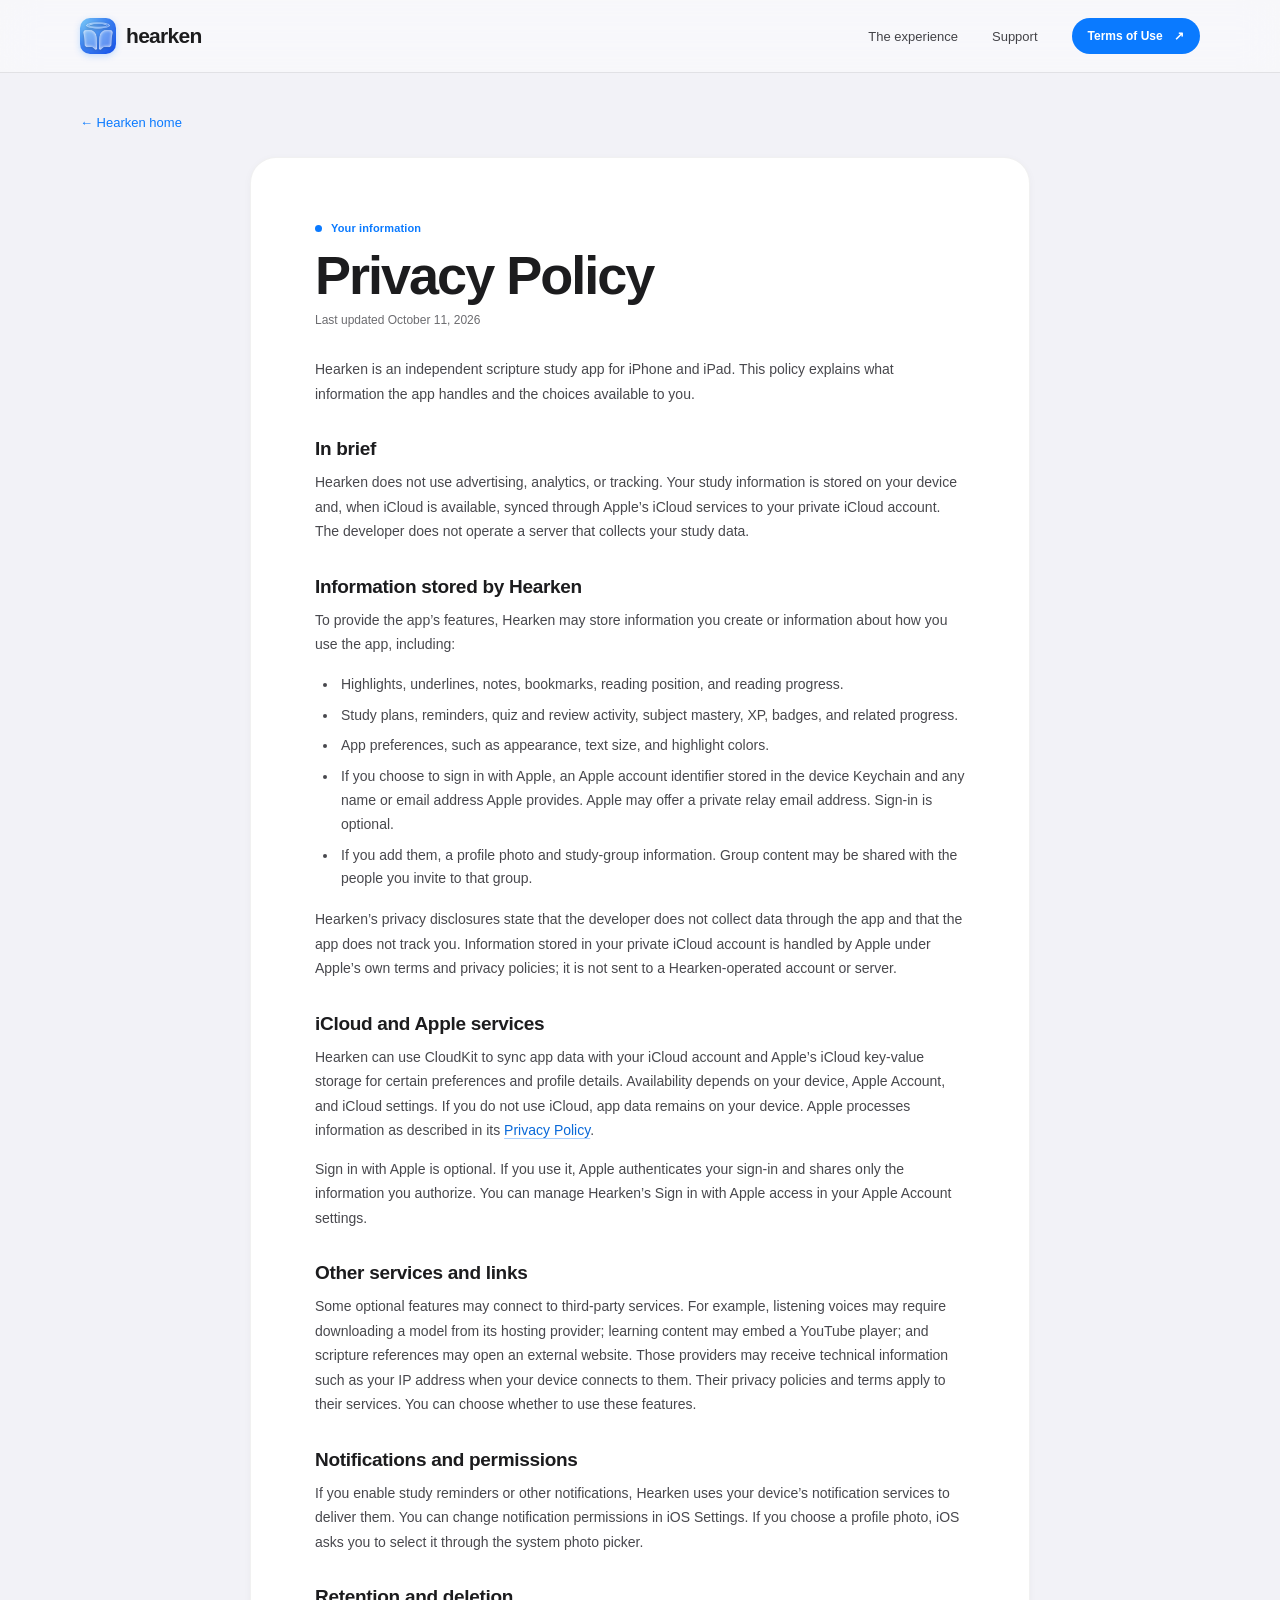
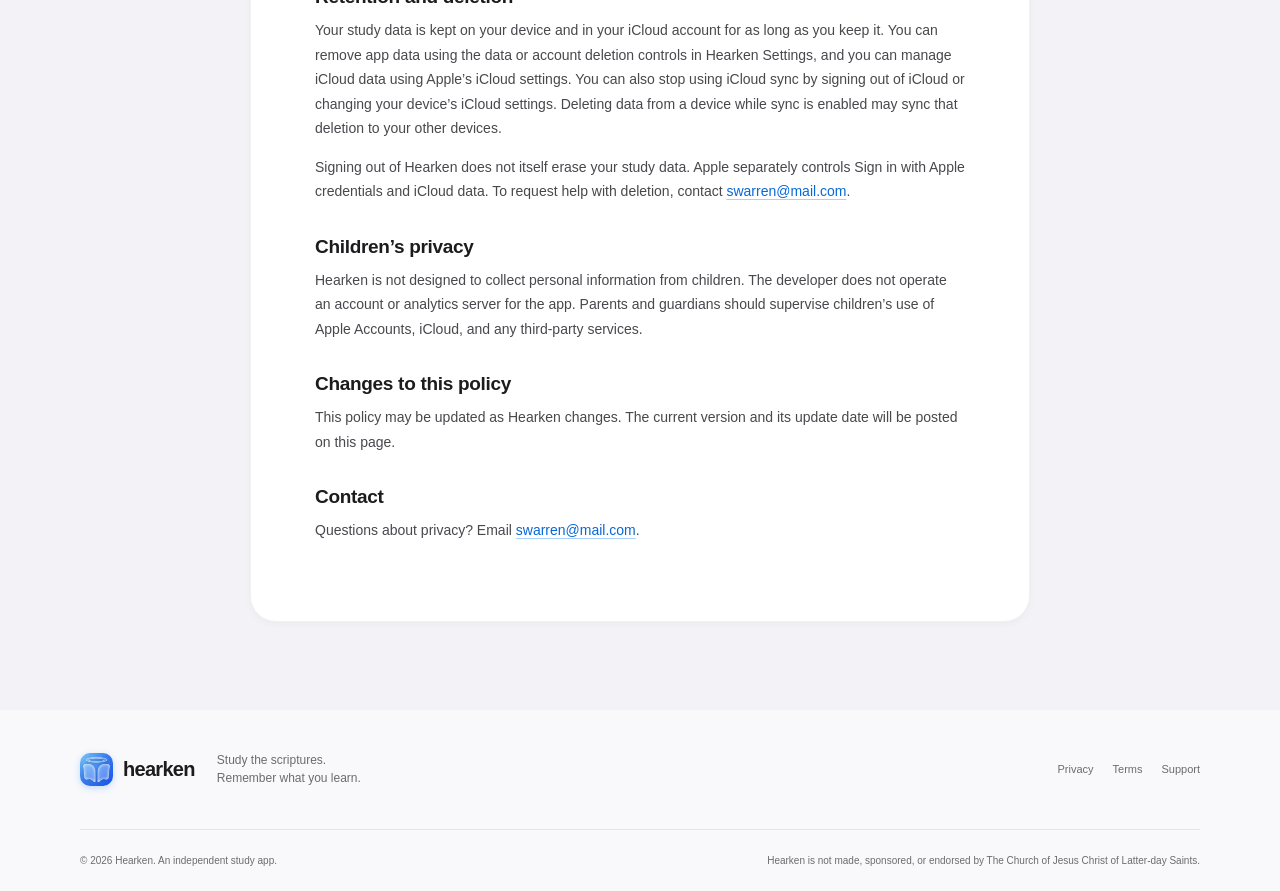
==== website/privacy.html @ e61f4883 "Add support and terms of use pages for Hearken app - Created support.html to provide users with assi" ====
<!doctype html>
<html lang="en">
  <head>
    <meta charset="utf-8">
    <meta name="viewport" content="width=device-width, initial-scale=1">
    <meta name="theme-color" content="#f2f2f7">
    <meta name="description" content="Learn what information Hearken stores, how iCloud sync works, and what choices you have.">
    <title>Privacy Policy — Hearken</title>
    <link rel="icon" href="assets/hearken-app-icon.png" type="image/png">
    <link rel="apple-touch-icon" href="assets/hearken-app-icon.png">
    <link rel="stylesheet" href="styles.css">
    <script src="script.js" defer></script>
  </head>
  <body>
    <a class="skip-link" href="#main">Skip to content</a>
    <header class="site-header">
      <nav class="nav shell" aria-label="Main navigation">
        <a class="wordmark" href="index.html" aria-label="Hearken home"><img class="brand-icon" src="assets/hearken-app-icon.png" alt=""><span>hearken</span></a>
        <button class="menu-toggle" type="button" aria-expanded="false" aria-controls="nav-links"><span class="menu-toggle-label">Menu</span><span class="menu-icon" aria-hidden="true"><i></i><i></i></span></button>
        <div class="nav-links" id="nav-links">
          <a href="index.html#experience">The experience</a>
          <a href="support.html">Support</a>
          <a class="nav-cta" href="terms.html">Terms of Use <span aria-hidden="true">↗</span></a>
        </div>
      </nav>
    </header>
    <main id="main" class="legal-main shell">
      <a class="back-link" href="index.html">← Hearken home</a>
      <article class="legal-document">
        <p class="eyebrow"><span class="eyebrow-dot"></span> Your information</p>
        <h1>Privacy Policy</h1>
        <p class="legal-updated">Last updated October 11, 2026</p>
        <p>Hearken is an independent scripture study app for iPhone and iPad. This policy explains what information the app handles and the choices available to you.</p>

        <h2>In brief</h2>
        <p>Hearken does not use advertising, analytics, or tracking. Your study information is stored on your device and, when iCloud is available, synced through Apple’s iCloud services to your private iCloud account. The developer does not operate a server that collects your study data.</p>

        <h2>Information stored by Hearken</h2>
        <p>To provide the app’s features, Hearken may store information you create or information about how you use the app, including:</p>
        <ul>
          <li>Highlights, underlines, notes, bookmarks, reading position, and reading progress.</li>
          <li>Study plans, reminders, quiz and review activity, subject mastery, XP, badges, and related progress.</li>
          <li>App preferences, such as appearance, text size, and highlight colors.</li>
          <li>If you choose to sign in with Apple, an Apple account identifier stored in the device Keychain and any name or email address Apple provides. Apple may offer a private relay email address. Sign-in is optional.</li>
          <li>If you add them, a profile photo and study-group information. Group content may be shared with the people you invite to that group.</li>
        </ul>
        <p>Hearken’s privacy disclosures state that the developer does not collect data through the app and that the app does not track you. Information stored in your private iCloud account is handled by Apple under Apple’s own terms and privacy policies; it is not sent to a Hearken-operated account or server.</p>

        <h2>iCloud and Apple services</h2>
        <p>Hearken can use CloudKit to sync app data with your iCloud account and Apple’s iCloud key-value storage for certain preferences and profile details. Availability depends on your device, Apple Account, and iCloud settings. If you do not use iCloud, app data remains on your device. Apple processes information as described in its <a href="https://www.apple.com/legal/privacy/">Privacy Policy</a>.</p>
        <p>Sign in with Apple is optional. If you use it, Apple authenticates your sign-in and shares only the information you authorize. You can manage Hearken’s Sign in with Apple access in your Apple Account settings.</p>

        <h2>Other services and links</h2>
        <p>Some optional features may connect to third-party services. For example, listening voices may require downloading a model from its hosting provider; learning content may embed a YouTube player; and scripture references may open an external website. Those providers may receive technical information such as your IP address when your device connects to them. Their privacy policies and terms apply to their services. You can choose whether to use these features.</p>

        <h2>Notifications and permissions</h2>
        <p>If you enable study reminders or other notifications, Hearken uses your device’s notification services to deliver them. You can change notification permissions in iOS Settings. If you choose a profile photo, iOS asks you to select it through the system photo picker.</p>

        <h2>Retention and deletion</h2>
        <p>Your study data is kept on your device and in your iCloud account for as long as you keep it. You can remove app data using the data or account deletion controls in Hearken Settings, and you can manage iCloud data using Apple’s iCloud settings. You can also stop using iCloud sync by signing out of iCloud or changing your device’s iCloud settings. Deleting data from a device while sync is enabled may sync that deletion to your other devices.</p>
        <p>Signing out of Hearken does not itself erase your study data. Apple separately controls Sign in with Apple credentials and iCloud data. To request help with deletion, contact <a href="mailto:swarren@mail.com">swarren@mail.com</a>.</p>

        <h2>Children’s privacy</h2>
        <p>Hearken is not designed to collect personal information from children. The developer does not operate an account or analytics server for the app. Parents and guardians should supervise children’s use of Apple Accounts, iCloud, and any third-party services.</p>

        <h2>Changes to this policy</h2>
        <p>This policy may be updated as Hearken changes. The current version and its update date will be posted on this page.</p>

        <h2>Contact</h2>
        <p>Questions about privacy? Email <a href="mailto:swarren@mail.com">swarren@mail.com</a>.</p>
      </article>
    </main>
    <footer class="site-footer">
      <div class="footer-main shell">
        <a class="wordmark footer-wordmark" href="index.html" aria-label="Hearken home"><img class="brand-icon" src="assets/hearken-app-icon.png" alt=""><span>hearken</span></a>
        <p class="footer-tagline">Study the scriptures.<br>Remember what you learn.</p>
        <nav class="footer-links" aria-label="Legal and support"><a href="privacy.html" aria-current="page">Privacy</a><a href="terms.html">Terms</a><a href="support.html">Support</a></nav>
      </div>
      <div class="footer-bottom shell"><p>© <span id="year">2026</span> Hearken. An independent study app.</p><p class="disclaimer">Hearken is not made, sponsored, or endorsed by The Church of Jesus Christ of Latter-day Saints.</p></div>
    </footer>
  </body>
</html>
---- website/styles.css ----
:root {
  color-scheme: light;
  --blue: #0a7aff;
  --blue-dark: #0868d8;
  --blue-soft: #e8f2ff;
  --grouped: #f2f2f7;
  --card: #fff;
  --ink: #1c1c1e;
  --secondary: #6c6c70;
  --tertiary: #8e8e93;
  --separator: #e5e5ea;
  --font: -apple-system, BlinkMacSystemFont, "Segoe UI", sans-serif;
}

* { box-sizing: border-box; }
html { scroll-behavior: smooth; scroll-padding-top: 82px; }
body { margin: 0; background: var(--grouped); color: var(--ink); font-family: var(--font); -webkit-font-smoothing: antialiased; }
a { color: inherit; text-decoration: none; }
button { font: inherit; }
.shell { width: min(1120px, calc(100% - 64px)); margin-inline: auto; }
.skip-link { position: fixed; z-index: 10; top: 12px; left: 12px; padding: 12px 18px; transform: translateY(-160%); border-radius: 12px; background: var(--ink); color: white; }
.skip-link:focus { transform: translateY(0); }

.site-header { position: sticky; z-index: 5; top: 0; border-bottom: 1px solid rgba(60, 60, 67, .12); background: rgba(249, 249, 251, .86); backdrop-filter: saturate(180%) blur(18px); }
.nav { display: flex; height: 72px; align-items: center; justify-content: space-between; }
.wordmark { display: inline-flex; align-items: center; gap: 10px; color: var(--ink); font-size: 21px; font-weight: 650; letter-spacing: -.7px; }
.brand-icon { display: block; width: 36px; height: 36px; border-radius: 10px; box-shadow: 0 2px 7px rgba(10, 122, 255, .23); }
.nav-links { display: flex; align-items: center; gap: 34px; color: #424247; font-size: 13px; }
.nav-links > a:not(.nav-cta):hover, .footer-top:hover { color: var(--blue); }
.nav-cta { padding: 11px 16px; border-radius: 999px; background: var(--blue); color: #fff; font-size: 12px; font-weight: 600; transition: background .18s, transform .18s; }
.nav-cta:hover { transform: translateY(-1px); background: var(--blue-dark); }
.nav-cta span { padding-left: 8px; }
.menu-toggle { display: none; }

.hero { position: relative; display: grid; min-height: 640px; grid-template-columns: 1fr 1fr; align-items: center; gap: 28px; }
.hero-copy { position: relative; z-index: 1; padding: 40px 0 50px; }
.eyebrow { display: flex; align-items: center; gap: 9px; margin: 0 0 19px; color: var(--blue); font-size: 11px; font-weight: 650; letter-spacing: .15px; }
.eyebrow-dot { width: 7px; height: 7px; border-radius: 50%; background: var(--blue); }
h1, h2, h3, p { margin-top: 0; }
.hero h1 { max-width: 550px; margin-bottom: 19px; font-size: clamp(44px, 5.4vw, 66px); font-weight: 720; letter-spacing: -2.9px; line-height: 1.06; }
h1 em, h2 em { color: var(--blue); font-style: normal; }
.hero-description { max-width: 435px; margin-bottom: 27px; color: var(--secondary); font-size: 16px; line-height: 1.65; }
.hero-actions { display: flex; align-items: center; gap: 19px; }
.button { display: inline-flex; min-height: 48px; align-items: center; justify-content: center; gap: 15px; padding: 0 19px; border-radius: 999px; font-size: 13px; font-weight: 600; transition: transform .18s, background .18s; }
.button:hover { transform: translateY(-2px); }
.button-dark { background: var(--blue); color: #fff; box-shadow: 0 5px 14px rgba(10, 122, 255, .22); }
.button-dark:hover { background: var(--blue-dark); }
.button span { font-size: 16px; }
.availability { display: flex; align-items: center; gap: 7px; color: var(--secondary); font-size: 11px; }
.availability-dot { width: 7px; height: 7px; border-radius: 50%; background: #34c759; }
.hero-note { display: flex; align-items: center; gap: 10px; margin-top: 47px; }
.note-rule { width: 22px; height: 2px; border-radius: 2px; background: #aeb0b7; }
.hero-note p { margin: 0; color: var(--tertiary); font-size: 12px; }

.hero-art { position: relative; display: grid; min-height: 590px; place-items: center; overflow: hidden; }
.app-backdrop { position: absolute; width: min(100%, 540px); aspect-ratio: 1; border-radius: 50%; background: radial-gradient(circle, #deecff 0, #e8f1fe 49%, rgba(242, 242, 247, 0) 72%); }
.phone { position: relative; z-index: 1; width: 270px; height: 542px; padding: 8px; overflow: hidden; border: 1px solid rgba(28, 28, 30, .18); border-radius: 42px; background: #202124; box-shadow: 0 27px 70px rgba(24, 63, 112, .2), 0 8px 18px rgba(28, 28, 30, .11); transform: rotate(2deg); }
.phone::before { position: absolute; z-index: 2; top: 9px; left: 50%; width: 77px; height: 20px; border-radius: 15px; background: #202124; content: ""; transform: translateX(-50%); }
.phone-screen { position: relative; height: 100%; padding: 0 15px; overflow: hidden; border-radius: 34px; background: #f2f2f7; }
.phone-status { display: flex; height: 37px; align-items: center; justify-content: space-between; padding: 1px 6px 0; color: #111; font-size: 9px; font-weight: 700; }
.status-icons { display: flex; align-items: center; gap: 3px; }
.status-icons i { width: 9px; height: 7px; border: 1px solid #343438; border-radius: 2px; }
.status-icons i:first-child { height: 5px; border-radius: 8px 8px 0 0; }
.status-icons b { width: 13px; height: 7px; border: 1px solid #343438; border-radius: 2px; }
.app-topline { display: flex; align-items: center; justify-content: space-between; padding-top: 6px; }
.mini-brand { display: flex; align-items: center; gap: 6px; color: var(--ink); font-size: 13px; font-weight: 650; }
.mini-brand img { width: 21px; height: 21px; border-radius: 6px; }
.avatar { display: grid; width: 28px; height: 28px; place-items: center; border: 1px solid #dfe0e5; border-radius: 50%; background: white; color: #626268; font-size: 11px; font-weight: 600; }
.screen-title-row { display: flex; align-items: center; justify-content: space-between; margin: 22px 0 12px; }
.phone h2 { margin: 0; color: var(--ink); font-size: 25px; font-weight: 700; letter-spacing: -.55px; }
.streak { display: flex; align-items: center; gap: 4px; padding: 5px 8px; border: 1px solid #e2e2e7; border-radius: 999px; background: #fff; font-size: 10px; font-weight: 600; }
.streak span { font-size: 12px; }
.daily-card { padding: 16px; border-radius: 21px; background: linear-gradient(140deg, #3695ff, #0672f5 72%); color: #fff; box-shadow: 0 7px 16px rgba(10, 122, 255, .18); }
.daily-card-heading, .daily-footer { display: flex; align-items: center; justify-content: space-between; }
.daily-card-heading { color: rgba(255, 255, 255, .86); font-size: 7px; font-weight: 700; letter-spacing: .7px; }
.challenge-symbol { display: grid; width: 22px; height: 22px; place-items: center; border-radius: 50%; background: rgba(255, 255, 255, .19); font-size: 12px; }
.daily-card > p { margin: 12px 0 4px; font-size: 17px; font-weight: 700; letter-spacing: -.25px; }
.daily-reference { color: rgba(255, 255, 255, .88); font-size: 8px; }
.daily-footer { gap: 10px; margin-top: 15px; color: rgba(255, 255, 255, .84); font-size: 7px; }
.daily-footer span:last-child { display: grid; min-width: 52px; height: 28px; place-items: center; border-radius: 999px; background: #fff; color: var(--blue); font-size: 8px; font-weight: 700; }
.phone-section-head { display: flex; align-items: center; justify-content: space-between; margin: 19px 1px 9px; color: #212125; font-size: 10px; font-weight: 650; }
.phone-section-head span:last-child { color: var(--blue); font-size: 8px; font-weight: 500; }
.reading-card, .subject-card { display: flex; min-height: 61px; align-items: center; gap: 9px; padding: 8px; border-radius: 15px; background: #fff; box-shadow: 0 1px 3px rgba(28, 28, 30, .035); }
.book-glyph, .subject-glyph { display: grid; width: 37px; height: 40px; flex: 0 0 auto; place-items: center; border-radius: 11px; background: rgba(10, 122, 255, .12); color: var(--blue); font-size: 19px; }
.reading-card div, .subject-card > span:nth-child(2) { display: grid; gap: 4px; }
.reading-card strong, .subject-card strong { color: #242428; font-size: 9px; font-weight: 600; }
.reading-card small, .subject-card small { color: var(--secondary); font-size: 7px; }
.reading-arrow { margin-left: auto; color: #a1a1a6; font-size: 14px; }
.subject-card { min-height: 52px; gap: 8px; padding: 7px; }
.subject-glyph { width: 32px; height: 34px; border-radius: 10px; font-size: 17px; }
.subject-progress { width: 30px; height: 30px; margin-left: auto; border: 3px solid #e5e5ea; border-top-color: var(--blue); border-right-color: var(--blue); border-radius: 50%; transform: rotate(22deg); }
.subject-progress i { display: none; }
.phone-tabbar { position: absolute; right: 0; bottom: 0; left: 0; display: flex; height: 49px; align-items: center; justify-content: space-around; border-top: 1px solid #e2e2e7; background: rgba(250, 250, 252, .96); }
.phone-tabbar > span { display: grid; justify-items: center; gap: 1px; color: #85858b; font-size: 6px; }
.phone-tabbar i { font-size: 14px; font-style: normal; }
.phone-tabbar .tab-active { color: var(--blue); }
.floating-label { position: absolute; z-index: 2; display: flex; align-items: center; gap: 8px; padding: 10px 13px; border: 1px solid rgba(60, 60, 67, .1); border-radius: 14px; background: rgba(255, 255, 255, .93); box-shadow: 0 8px 25px rgba(36, 57, 84, .1); color: #424247; font-size: 10px; }
.label-top { top: 115px; right: -4px; }
.label-bottom { bottom: 96px; left: -2px; }
.label-icon { color: var(--blue); font-size: 15px; }
.label-check { display: grid; width: 17px; height: 17px; place-items: center; border-radius: 50%; background: #e7f6eb; color: #248a40; font-size: 10px; }

.beliefs { border-block: 1px solid var(--separator); background: rgba(255, 255, 255, .68); }
.beliefs-inner { display: flex; min-height: 86px; align-items: center; justify-content: space-between; padding-inline: 5%; }
.beliefs p { margin: 0; color: #444449; font-size: 13px; font-weight: 550; }
.belief-divider { width: 4px; height: 4px; border-radius: 50%; background: #b6b6bc; }

.section { padding-block: 105px 110px; }
.experience { display: grid; grid-template-columns: .72fr 1.28fr; gap: 68px; align-items: start; }
.section-intro { padding-top: 9px; }
.section-intro .eyebrow, .quiet-copy .eyebrow { margin-bottom: 17px; }
.section h2, .path-section h2, .closing h2 { margin-bottom: 17px; font-size: clamp(38px, 4.7vw, 54px); font-weight: 700; letter-spacing: -1.9px; line-height: 1.12; }
.section-description, .quiet-copy > p:not(.eyebrow) { max-width: 330px; margin-bottom: 23px; color: var(--secondary); font-size: 14px; line-height: 1.7; }
.text-link { display: inline-flex; align-items: center; gap: 11px; color: var(--blue); font-size: 13px; font-weight: 600; }
.text-link:hover { color: var(--blue-dark); }
.feature-grid { display: grid; grid-template-columns: repeat(2, minmax(0, 1fr)); gap: 14px; }
.feature-card { position: relative; min-height: 306px; padding: 22px 20px; overflow: hidden; border: 1px solid rgba(60, 60, 67, .06); border-radius: 22px; background: var(--card); box-shadow: 0 2px 8px rgba(28, 28, 30, .035); }
.feature-card:first-child { grid-column: 1 / -1; min-height: 260px; }
.feature-icon { display: grid; width: 40px; height: 40px; margin-bottom: 18px; place-items: center; border-radius: 12px; }
.feature-icon svg { width: 22px; stroke: currentColor; stroke-linecap: round; stroke-linejoin: round; stroke-width: 1.6; }
.icon-olive, .icon-sage, .icon-lilac { background: rgba(10, 122, 255, .12); color: var(--blue); }
.feature-kicker { margin-bottom: 7px; color: var(--secondary); font-size: 9px; font-weight: 650; letter-spacing: .5px; }
.feature-card h3 { margin-bottom: 8px; color: var(--ink); font-size: 20px; font-weight: 650; letter-spacing: -.35px; line-height: 1.2; }
.feature-card > p:last-of-type { max-width: 250px; margin-bottom: 0; color: var(--secondary); font-size: 11px; line-height: 1.55; }
.feature-reader .feature-icon { position: absolute; top: 21px; left: 20px; }
.feature-reader .feature-kicker, .feature-reader h3, .feature-reader > p:last-of-type { max-width: 47%; margin-left: 50%; }
.feature-reader .feature-kicker { margin-top: 5px; }
.feature-reader h3 { font-size: 23px; }
.feature-reader > p:last-of-type { margin-top: 8px; }
.reader-preview { position: absolute; right: 6%; bottom: -33px; display: grid; width: 41%; height: 169px; padding: 18px; transform: rotate(-3deg); border: 1px solid #e5e5ea; border-radius: 17px 17px 0 0; background: #fff; box-shadow: 0 4px 18px rgba(28, 28, 30, .08); }
.reader-preview > span { color: var(--secondary); font-size: 7px; font-weight: 650; letter-spacing: .4px; }
.reader-preview p { margin: 10px 0; color: #303035; font-family: Georgia, serif; font-size: 13px; line-height: 1.65; }
.reader-preview i { width: 64%; height: 5px; border-radius: 5px; background: #dcecff; }
.week-preview { display: flex; align-items: center; justify-content: space-between; margin-top: 25px; color: var(--secondary); font-size: 8px; }
.week-preview > span { position: relative; display: grid; width: 23px; height: 23px; place-items: center; border-radius: 50%; background: #f2f2f7; }
.week-preview .today { background: var(--blue); color: #fff; }
.week-preview i { position: absolute; right: -2px; bottom: -4px; color: #34a853; font-size: 9px; font-style: normal; }
.learning-preview { display: grid; gap: 8px; margin-top: 20px; padding: 11px; border: 1px solid #e5e5ea; border-radius: 14px; background: #fafafd; }
.learning-preview > span { color: var(--secondary); font-size: 6px; font-weight: 700; letter-spacing: .5px; }
.learning-preview b { color: #343439; font-size: 9px; font-weight: 500; line-height: 1.45; }
.learning-preview div { display: flex; gap: 4px; }
.learning-preview i { width: 15px; height: 3px; border-radius: 3px; background: var(--blue); }
.learning-preview i:nth-child(2) { background: #8fc2ff; }
.learning-preview i:nth-child(3) { background: #d5e8ff; }

.path-section { overflow: hidden; background: #e8f2ff; color: var(--ink); }
.path-inner { display: grid; min-height: 545px; grid-template-columns: 1fr 1fr; align-items: center; gap: 65px; padding-block: 90px; }
.eyebrow-light { color: var(--blue-dark); }
.path-section h2 { margin-bottom: 18px; font-size: clamp(41px, 4.8vw, 55px); }
.path-copy > p:not(.eyebrow) { max-width: 390px; margin-bottom: 25px; color: #55555b; font-size: 14px; line-height: 1.7; }
.button-light { background: #fff; color: var(--blue); box-shadow: 0 2px 7px rgba(10, 65, 125, .1); }
.button-light:hover { background: #f7faff; }
.path-visual { position: relative; display: flex; min-height: 375px; flex-direction: column; justify-content: center; gap: 12px; padding: 12px 0 22px 28px; }
.path-decoration { position: absolute; top: 30px; bottom: 26px; left: 0; width: 2px; background: #a8cffb; }
.path-decoration::before, .path-decoration::after { position: absolute; left: -4px; width: 10px; height: 10px; border: 2px solid var(--blue); border-radius: 50%; background: #e8f2ff; content: ""; }
.path-decoration::before { top: 0; }
.path-decoration::after { bottom: 0; }
.path-label { position: relative; display: flex; min-height: 65px; align-items: center; gap: 13px; padding: 11px 13px; border: 1px solid rgba(60, 60, 67, .07); border-radius: 17px; background: rgba(255, 255, 255, .86); box-shadow: 0 2px 7px rgba(28, 28, 30, .04); }
.path-number { color: var(--blue); font-size: 14px; font-weight: 650; }
.path-label > span:nth-child(2) { display: grid; gap: 4px; }
.path-label b { color: #252529; font-size: 12px; font-weight: 600; }
.path-label small { color: var(--secondary); font-size: 9px; }
.path-check { margin-left: auto; color: #34a853; font-size: 13px; }
.path-current { margin-left: auto; color: var(--blue); font-size: 7px; font-weight: 700; letter-spacing: .4px; }
.path-lock { margin-left: auto; color: #9a9aa0; font-size: 12px; }
.path-label-three { border-color: rgba(10, 122, 255, .45); }
.path-caption { position: absolute; bottom: -1px; left: 28px; margin: 0; color: var(--secondary); font-size: 11px; }
.path-caption span { padding-right: 5px; color: var(--blue); }

.quiet-section { display: grid; grid-template-columns: 1fr 1fr; align-items: center; gap: 85px; padding-block: 100px; }
.quiet-art { position: relative; display: grid; min-height: 340px; place-items: center; overflow: hidden; border: 1px solid rgba(60, 60, 67, .06); border-radius: 24px; background: #e8f2ff; }
.quiet-ring { position: absolute; border: 1px solid rgba(10, 122, 255, .18); border-radius: 50%; }
.quiet-ring-one { width: 275px; height: 275px; }
.quiet-ring-two { width: 205px; height: 205px; }
.quiet-mark { position: relative; display: grid; width: 115px; height: 130px; place-items: center; }
.quiet-mark svg { width: 90px; height: 108px; stroke: var(--blue); stroke-linecap: round; stroke-linejoin: round; stroke-width: 1.5; }
.quiet-word { position: absolute; color: #5c6c80; font-size: 10px; }
.quiet-word-one { top: 76px; left: 64px; }
.quiet-word-two { top: 96px; right: 53px; }
.quiet-word-three { bottom: 62px; left: 50%; transform: translateX(-50%); }
.quiet-copy { padding: 9px 0; }
.quiet-copy > p:not(.eyebrow) { max-width: 410px; }
.quiet-points { display: grid; gap: 12px; margin-top: 24px; color: #444449; font-size: 13px; }
.quiet-points span { display: flex; align-items: center; gap: 9px; }
.quiet-points i { display: grid; width: 17px; height: 17px; place-items: center; border-radius: 50%; background: #e6f5e9; color: #248a40; font-size: 10px; font-style: normal; }

.closing { position: relative; overflow: hidden; background: linear-gradient(120deg, #1685ff, #0867df); color: #fff; text-align: center; }
.closing-inner { position: relative; display: grid; min-height: 385px; justify-items: center; align-content: center; padding-block: 70px; }
.closing .eyebrow { justify-content: center; margin-bottom: 17px; color: rgba(255, 255, 255, .86); }
.closing .eyebrow-dot { background: #fff; }
.closing h2 { margin-bottom: 14px; font-size: clamp(43px, 5.5vw, 62px); }
.closing h2 em { color: #d8eaff; }
.closing-inner > p:not(.eyebrow) { margin-bottom: 21px; color: rgba(255, 255, 255, .9); font-size: 14px; }
.closing .button-light { background: #fff; color: var(--blue-dark); }

.site-footer { background: #f9f9fb; }
.legal-main { padding-top: 40px; padding-bottom: 88px; }
.back-link { display: inline-block; margin-bottom: 27px; color: var(--blue); font-size: 13px; font-weight: 500; }
.back-link:hover { color: var(--blue-dark); }
.legal-document { max-width: 780px; margin-inline: auto; padding: clamp(27px, 6vw, 64px); border: 1px solid rgba(60, 60, 67, .07); border-radius: 26px; background: var(--card); box-shadow: 0 2px 9px rgba(28, 28, 30, .035); }
.legal-document > .eyebrow { margin-bottom: 12px; }
.legal-document > h1 { margin-bottom: 8px; font-size: clamp(38px, 6vw, 54px); font-weight: 700; letter-spacing: -2px; line-height: 1.1; }
.legal-updated { margin-bottom: 30px; color: var(--secondary); font-size: 12px; }
.legal-document > p:not(.eyebrow, .legal-updated, .support-note) { color: #48484d; font-size: 14px; line-height: 1.75; }
.legal-document > h2 { margin: 32px 0 10px; color: var(--ink); font-size: 19px; font-weight: 650; letter-spacing: -.3px; }
.legal-document > h3 { margin: 24px 0 7px; color: #252529; font-size: 15px; font-weight: 650; }
.legal-document li { margin: 7px 0; padding-left: 3px; color: #48484d; font-size: 14px; line-height: 1.7; }
.legal-document ul { padding-left: 23px; }
.legal-document a:not(.back-link) { color: var(--blue-dark); text-decoration: underline; text-decoration-color: rgba(10, 122, 255, .35); text-underline-offset: 3px; }
.legal-document a:hover { text-decoration-color: currentColor; }
.support-card { display: flex; gap: 16px; margin: 29px 0 34px; padding: 21px; border: 1px solid rgba(10, 122, 255, .13); border-radius: 20px; background: #f3f8ff; }
.support-icon { display: grid; width: 42px; height: 42px; flex: 0 0 auto; place-items: center; border-radius: 13px; background: rgba(10, 122, 255, .13); color: var(--blue); font-size: 19px; }
.support-card h2 { margin: 0 0 8px; font-size: 17px; font-weight: 650; }
.support-card p { margin: 0; color: #48484d; font-size: 13px; line-height: 1.7; }
.legal-document > .support-note { margin-top: 32px; padding-top: 18px; border-top: 1px solid var(--separator); color: var(--secondary); font-size: 12px; line-height: 1.65; }
.footer-main { display: flex; min-height: 120px; align-items: center; border-bottom: 1px solid var(--separator); }
.footer-wordmark { font-size: 20px; }
.footer-wordmark .brand-icon { width: 33px; height: 33px; }
.footer-tagline { margin: 0 0 0 22px; color: var(--secondary); font-size: 12px; line-height: 1.55; }
.footer-links { display: flex; align-items: center; gap: 19px; margin-left: auto; color: var(--secondary); font-size: 11px; }
.footer-links a:hover { color: var(--blue); }
.footer-top { margin-left: auto; color: var(--blue); font-size: 12px; }
.footer-bottom { display: flex; min-height: 61px; align-items: center; justify-content: space-between; gap: 22px; color: var(--secondary); font-size: 10px; }
.footer-bottom p { margin: 0; }
.disclaimer { text-align: right; }

@media (max-width: 900px) {
  .shell { width: min(100% - 48px, 720px); }
  .hero { min-height: 590px; grid-template-columns: 1.05fr .95fr; gap: 0; }
  .hero h1 { font-size: clamp(43px, 7vw, 58px); }
  .hero-art { min-height: 540px; }
  .phone { transform: scale(.9) rotate(2deg); }
  .floating-label { font-size: 9px; }
  .experience { grid-template-columns: 1fr; gap: 38px; }
  .section-intro { max-width: 580px; }
  .section-description { max-width: 450px; }
  .feature-card { min-height: 280px; }
  .feature-card:first-child { min-height: 255px; }
  .path-inner { gap: 34px; }
  .quiet-section { gap: 42px; }
}

@media (max-width: 640px) {
  html { scroll-padding-top: 68px; }
  .shell { width: calc(100% - 40px); }
  .nav { height: 64px; }
  .wordmark { gap: 8px; font-size: 20px; }
  .brand-icon { width: 33px; height: 33px; border-radius: 9px; }
  .menu-toggle { display: flex; align-items: center; gap: 9px; padding: 9px 0 9px 9px; border: 0; background: transparent; color: #424247; font-size: 12px; }
  .menu-icon { display: grid; gap: 4px; }
  .menu-icon i { display: block; width: 17px; height: 1.5px; border-radius: 1px; background: #444449; transition: transform .2s; }
  .menu-toggle[aria-expanded="true"] .menu-icon i:first-child { transform: translateY(2.75px) rotate(45deg); }
  .menu-toggle[aria-expanded="true"] .menu-icon i:last-child { transform: translateY(-2.75px) rotate(-45deg); }
  .nav-links { position: absolute; top: 63px; right: 0; left: 0; display: none; align-items: stretch; gap: 0; padding: 7px 20px 16px; border-bottom: 1px solid var(--separator); background: #f9f9fb; }
  .nav-links.is-open { display: grid; }
  .nav-links > a:not(.nav-cta) { padding: 14px 0; border-bottom: 1px solid var(--separator); }
  .nav-cta { margin-top: 13px; text-align: center; }
  .hero { display: flex; min-height: auto; flex-direction: column; align-items: stretch; padding-top: 50px; }
  .hero-copy { padding: 0; }
  .eyebrow { margin-bottom: 15px; font-size: 10px; }
  .hero h1 { margin-bottom: 16px; font-size: clamp(39px, 10.5vw, 53px); letter-spacing: -2px; }
  .hero-description { max-width: 390px; margin-bottom: 21px; font-size: 14px; }
  .hero-actions { flex-wrap: wrap; gap: 14px; }
  .button { min-height: 46px; }
  .availability { font-size: 10px; }
  .hero-note { margin-top: 25px; }
  .hero-art { min-height: 485px; margin: 9px -14px 0; }
  .phone { transform: scale(.84) rotate(2deg); }
  .floating-label { padding: 9px 11px; font-size: 8px; }
  .label-top { top: 75px; right: 1px; }
  .label-bottom { bottom: 50px; left: 0; }
  .beliefs-inner { min-height: 100px; flex-wrap: wrap; justify-content: center; gap: 12px 14px; padding-block: 19px; }
  .beliefs p { font-size: 11px; }
  .belief-divider { width: 3px; height: 3px; }
  .section { padding-block: 72px; }
  .legal-main { padding-top: 25px; padding-bottom: 58px; }
  .back-link { margin-bottom: 18px; }
  .legal-document { padding: 24px 20px; border-radius: 21px; }
  .legal-document > p:not(.eyebrow, .legal-updated, .support-note), .legal-document li { font-size: 13px; }
  .legal-document > h2 { margin-top: 27px; font-size: 18px; }
  .support-card { gap: 12px; padding: 16px; }
  .experience { gap: 30px; }
  .section h2, .path-section h2 { font-size: 42px; letter-spacing: -1.5px; }
  .section-description { font-size: 13px; }
  .feature-grid { gap: 10px; }
  .feature-card { min-height: 298px; padding: 17px 14px; border-radius: 19px; }
  .feature-card:first-child { min-height: 276px; }
  .feature-icon { width: 35px; height: 35px; margin-bottom: 16px; border-radius: 11px; }
  .feature-card h3 { font-size: 17px; }
  .feature-card > p:last-of-type { font-size: 9px; }
  .feature-reader .feature-icon { top: 16px; left: 14px; }
  .feature-reader .feature-kicker, .feature-reader h3, .feature-reader > p:last-of-type { margin-left: 47%; }
  .feature-reader .feature-kicker { max-width: 53%; font-size: 7px; }
  .feature-reader h3 { max-width: 53%; font-size: 19px; }
  .feature-reader > p:last-of-type { max-width: 53%; font-size: 9px; }
  .reader-preview { right: 4%; width: 51%; height: 149px; padding: 14px; }
  .reader-preview p { font-size: 10px; }
  .week-preview { flex-wrap: wrap; gap: 4px; margin-top: 18px; }
  .week-preview > span { width: 19px; height: 19px; }
  .learning-preview { gap: 6px; margin-top: 17px; padding: 8px; }
  .path-inner { grid-template-columns: 1fr; gap: 30px; padding-block: 67px 57px; }
  .path-section h2 { font-size: 43px; }
  .path-copy > p:not(.eyebrow) { font-size: 13px; }
  .path-visual { min-height: 345px; gap: 10px; padding-left: 23px; }
  .path-label { min-height: 61px; gap: 10px; padding: 8px 9px; border-radius: 15px; }
  .path-number { font-size: 13px; }
  .path-label b { font-size: 11px; }
  .path-label small { font-size: 8px; }
  .path-current { font-size: 6px; }
  .path-caption { left: 23px; }
  .quiet-section { grid-template-columns: 1fr; gap: 30px; padding-block: 70px; }
  .quiet-art { min-height: 280px; }
  .quiet-ring-one { width: 238px; height: 238px; }
  .quiet-ring-two { width: 178px; height: 178px; }
  .quiet-word-one { left: calc(50% - 112px); }
  .quiet-word-two { right: calc(50% - 120px); }
  .closing-inner { min-height: 340px; padding-block: 60px; }
  .closing h2 { font-size: clamp(39px, 10vw, 51px); letter-spacing: -1.9px; }
  .closing-inner > p:not(.eyebrow) { font-size: 13px; }
  .footer-main { min-height: 106px; }
  .footer-wordmark { font-size: 19px; }
  .footer-tagline { margin-left: 13px; font-size: 10px; }
  .footer-links { gap: 12px; margin-left: auto; font-size: 10px; }
  .footer-top { display: none; }
  .footer-bottom { min-height: 76px; align-items: flex-start; flex-direction: column; justify-content: center; gap: 7px; padding-block: 12px; font-size: 8px; }
  .disclaimer { text-align: left; }
}

@media (max-width: 370px) {
  .shell { width: calc(100% - 32px); }
  .hero h1 { font-size: 38px; }
  .hero-art { margin-inline: -22px; }
  .phone { transform: scale(.77) rotate(2deg); }
  .feature-grid { grid-template-columns: 1fr; }
  .feature-card, .feature-card:first-child { min-height: 250px; }
  .feature-card:first-child { grid-column: auto; }
  .feature-reader .feature-kicker, .feature-reader h3, .feature-reader > p:last-of-type { margin-left: 45%; }
  .reader-preview { width: 50%; }
  .week-preview { max-width: 165px; }
}

@media (prefers-reduced-motion: reduce) {
  *, *::before, *::after { scroll-behavior: auto !important; transition-duration: .01ms !important; }
}
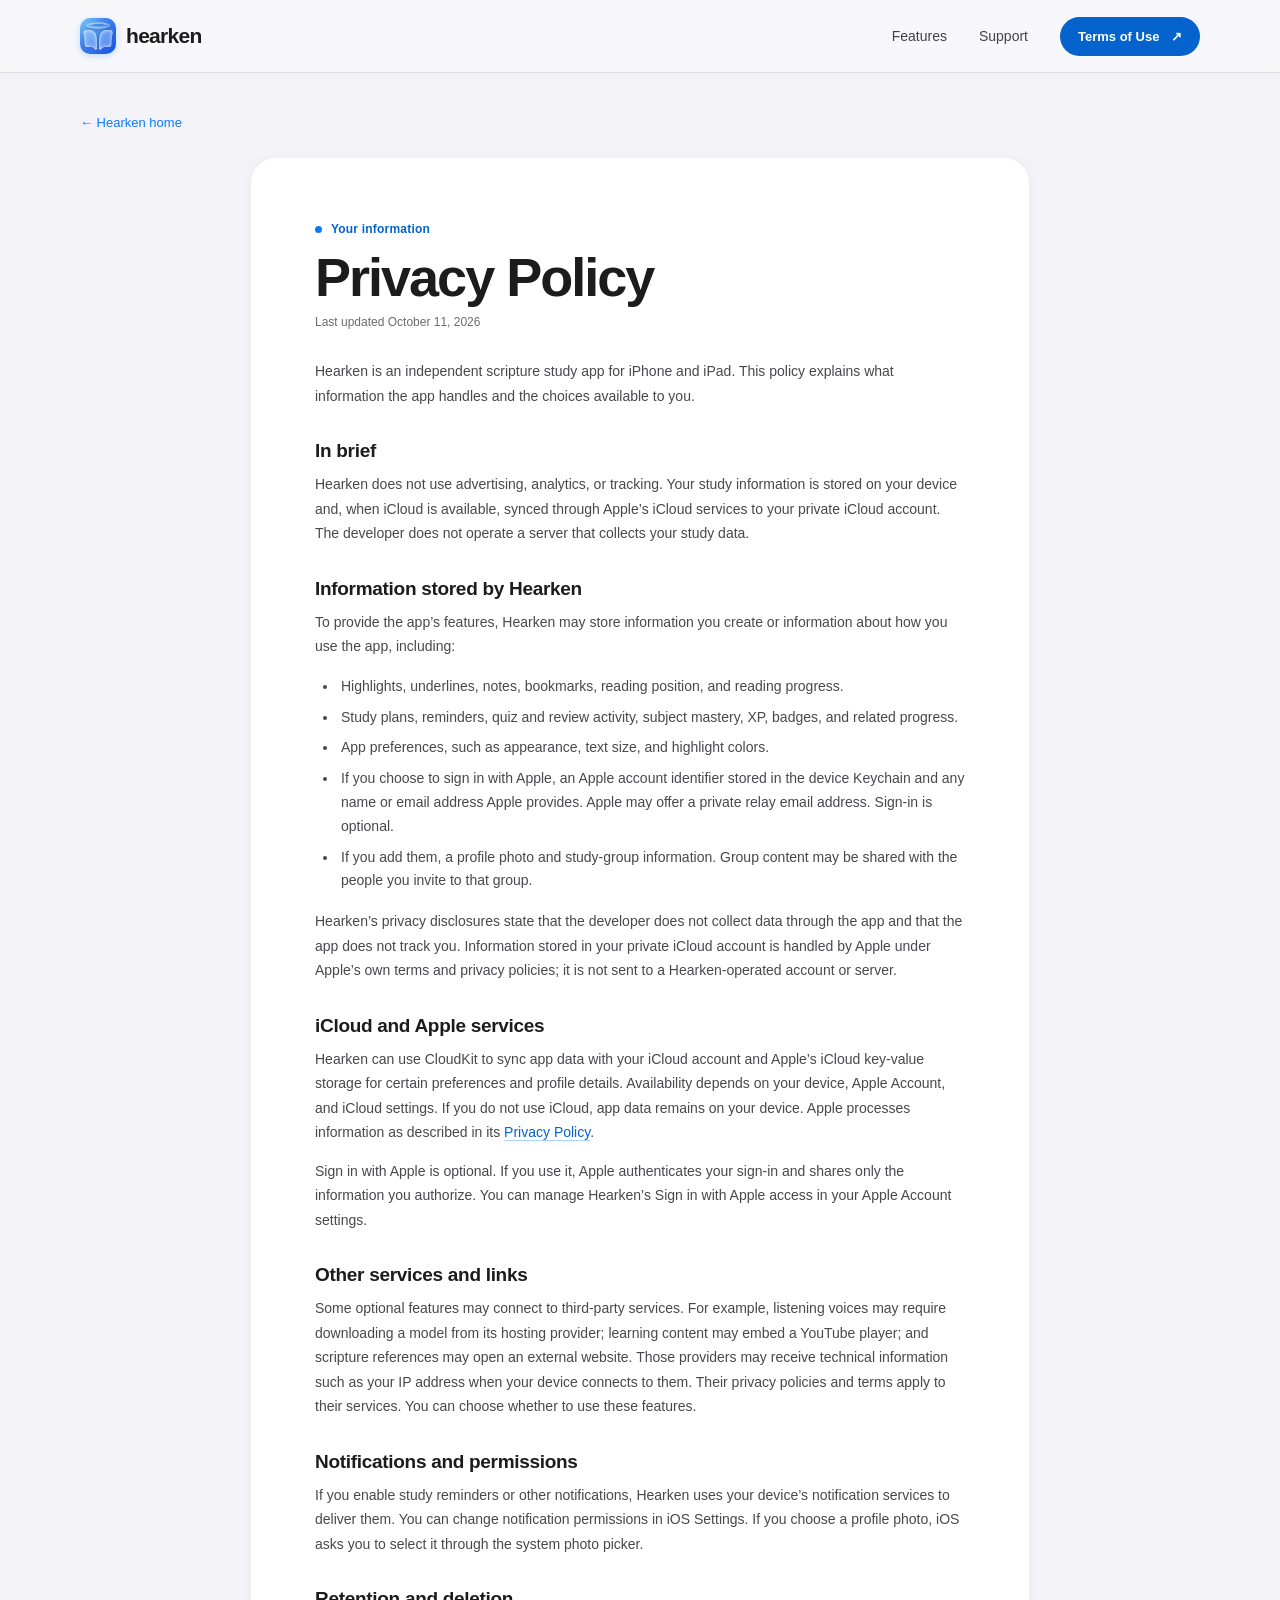
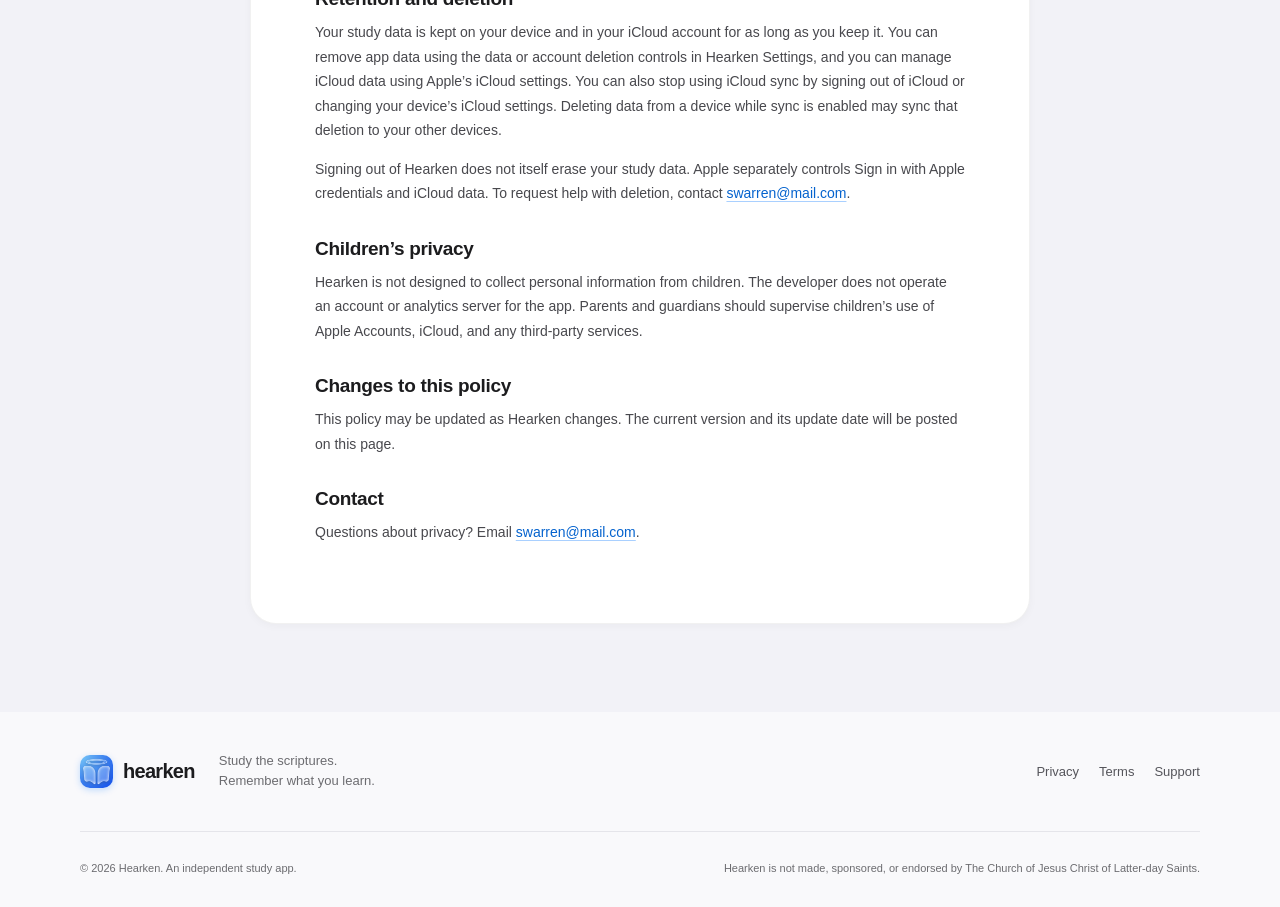
==== commit 2ac856a1: "Polish website copy and responsive design Co-authored-by: Copilot <223556219+Copilot@users.noreply.g" ====
--- a/website/privacy.html
+++ b/website/privacy.html
@@ -18,7 +18,7 @@
         <a class="wordmark" href="index.html" aria-label="Hearken home"><img class="brand-icon" src="assets/hearken-app-icon.png" alt=""><span>hearken</span></a>
         <button class="menu-toggle" type="button" aria-expanded="false" aria-controls="nav-links"><span class="menu-toggle-label">Menu</span><span class="menu-icon" aria-hidden="true"><i></i><i></i></span></button>
         <div class="nav-links" id="nav-links">
-          <a href="index.html#experience">The experience</a>
+          <a href="index.html#experience">Features</a>
           <a href="support.html">Support</a>
           <a class="nav-cta" href="terms.html">Terms of Use <span aria-hidden="true">↗</span></a>
         </div>
--- a/website/styles.css
+++ b/website/styles.css
@@ -1,7 +1,7 @@
 :root {
   color-scheme: light;
   --blue: #0a7aff;
-  --blue-dark: #0868d8;
+  --blue-dark: #0563ce;
   --blue-soft: #e8f2ff;
   --grouped: #f2f2f7;
   --card: #fff;
@@ -16,6 +16,7 @@
 html { scroll-behavior: smooth; scroll-padding-top: 82px; }
 body { margin: 0; background: var(--grouped); color: var(--ink); font-family: var(--font); -webkit-font-smoothing: antialiased; }
 a { color: inherit; text-decoration: none; }
+a:focus-visible, button:focus-visible { outline: 3px solid var(--blue-dark); outline-offset: 5px; }
 button { font: inherit; }
 .shell { width: min(1120px, calc(100% - 64px)); margin-inline: auto; }
 .skip-link { position: fixed; z-index: 10; top: 12px; left: 12px; padding: 12px 18px; transform: translateY(-160%); border-radius: 12px; background: var(--ink); color: white; }
@@ -25,36 +26,34 @@
 .nav { display: flex; height: 72px; align-items: center; justify-content: space-between; }
 .wordmark { display: inline-flex; align-items: center; gap: 10px; color: var(--ink); font-size: 21px; font-weight: 650; letter-spacing: -.7px; }
 .brand-icon { display: block; width: 36px; height: 36px; border-radius: 10px; box-shadow: 0 2px 7px rgba(10, 122, 255, .23); }
-.nav-links { display: flex; align-items: center; gap: 34px; color: #424247; font-size: 13px; }
+.nav-links { display: flex; align-items: center; gap: 32px; color: #424247; font-size: 14px; }
 .nav-links > a:not(.nav-cta):hover, .footer-top:hover { color: var(--blue); }
-.nav-cta { padding: 11px 16px; border-radius: 999px; background: var(--blue); color: #fff; font-size: 12px; font-weight: 600; transition: background .18s, transform .18s; }
+.nav-cta { padding: 12px 18px; border-radius: 999px; background: var(--blue-dark); color: #fff; font-size: 13px; font-weight: 600; transition: background .18s, transform .18s; }
 .nav-cta:hover { transform: translateY(-1px); background: var(--blue-dark); }
 .nav-cta span { padding-left: 8px; }
 .menu-toggle { display: none; }
 
-.hero { position: relative; display: grid; min-height: 640px; grid-template-columns: 1fr 1fr; align-items: center; gap: 28px; }
-.hero-copy { position: relative; z-index: 1; padding: 40px 0 50px; }
-.eyebrow { display: flex; align-items: center; gap: 9px; margin: 0 0 19px; color: var(--blue); font-size: 11px; font-weight: 650; letter-spacing: .15px; }
+.hero { position: relative; display: grid; min-height: 690px; grid-template-columns: 1.1fr .9fr; align-items: center; gap: 40px; padding-block: 42px; }
+.hero-copy { position: relative; z-index: 1; padding: 24px 0; }
+.eyebrow { display: flex; align-items: center; gap: 9px; margin: 0 0 20px; color: var(--blue-dark); font-size: 12px; font-weight: 650; letter-spacing: .2px; }
 .eyebrow-dot { width: 7px; height: 7px; border-radius: 50%; background: var(--blue); }
 h1, h2, h3, p { margin-top: 0; }
-.hero h1 { max-width: 550px; margin-bottom: 19px; font-size: clamp(44px, 5.4vw, 66px); font-weight: 720; letter-spacing: -2.9px; line-height: 1.06; }
-h1 em, h2 em { color: var(--blue); font-style: normal; }
-.hero-description { max-width: 435px; margin-bottom: 27px; color: var(--secondary); font-size: 16px; line-height: 1.65; }
-.hero-actions { display: flex; align-items: center; gap: 19px; }
-.button { display: inline-flex; min-height: 48px; align-items: center; justify-content: center; gap: 15px; padding: 0 19px; border-radius: 999px; font-size: 13px; font-weight: 600; transition: transform .18s, background .18s; }
+.hero h1 { max-width: 590px; margin-bottom: 24px; font-size: clamp(44px, 4.9vw, 62px); font-weight: 700; letter-spacing: -2.7px; line-height: 1.1; text-wrap: balance; }
+h1 em, h2 em { color: var(--blue-dark); font-style: normal; }
+.hero-description { max-width: 455px; margin-bottom: 30px; color: #585860; font-size: 17px; line-height: 1.75; }
+.hero-actions { display: flex; align-items: center; flex-wrap: wrap; gap: 20px; }
+.button { display: inline-flex; min-height: 48px; align-items: center; justify-content: center; gap: 15px; padding: 0 21px; border-radius: 999px; font-size: 14px; font-weight: 600; transition: transform .18s, background .18s; }
 .button:hover { transform: translateY(-2px); }
-.button-dark { background: var(--blue); color: #fff; box-shadow: 0 5px 14px rgba(10, 122, 255, .22); }
+.button-dark { background: var(--blue-dark); color: #fff; box-shadow: 0 4px 12px rgba(10, 122, 255, .15); }
 .button-dark:hover { background: var(--blue-dark); }
 .button span { font-size: 16px; }
-.availability { display: flex; align-items: center; gap: 7px; color: var(--secondary); font-size: 11px; }
-.availability-dot { width: 7px; height: 7px; border-radius: 50%; background: #34c759; }
-.hero-note { display: flex; align-items: center; gap: 10px; margin-top: 47px; }
-.note-rule { width: 22px; height: 2px; border-radius: 2px; background: #aeb0b7; }
-.hero-note p { margin: 0; color: var(--tertiary); font-size: 12px; }
-
-.hero-art { position: relative; display: grid; min-height: 590px; place-items: center; overflow: hidden; }
+.hero-note { margin-top: 27px; }
+.hero-note p { margin: 0; color: var(--secondary); font-size: 13px; }
+
+.hero-art { position: relative; display: grid; min-width: 0; min-height: 602px; place-items: center; margin: 0; padding-bottom: 30px; }
 .app-backdrop { position: absolute; width: min(100%, 540px); aspect-ratio: 1; border-radius: 50%; background: radial-gradient(circle, #deecff 0, #e8f1fe 49%, rgba(242, 242, 247, 0) 72%); }
 .phone { position: relative; z-index: 1; width: 270px; height: 542px; padding: 8px; overflow: hidden; border: 1px solid rgba(28, 28, 30, .18); border-radius: 42px; background: #202124; box-shadow: 0 27px 70px rgba(24, 63, 112, .2), 0 8px 18px rgba(28, 28, 30, .11); transform: rotate(2deg); }
+.preview-caption { position: absolute; bottom: 0; margin: 0; color: var(--secondary); font-size: 12px; text-align: center; }
 .phone::before { position: absolute; z-index: 2; top: 9px; left: 50%; width: 77px; height: 20px; border-radius: 15px; background: #202124; content: ""; transform: translateX(-50%); }
 .phone-screen { position: relative; height: 100%; padding: 0 15px; overflow: hidden; border-radius: 34px; background: #f2f2f7; }
 .phone-status { display: flex; height: 37px; align-items: center; justify-content: space-between; padding: 1px 6px 0; color: #111; font-size: 9px; font-weight: 700; }
@@ -94,50 +93,39 @@
 .phone-tabbar > span { display: grid; justify-items: center; gap: 1px; color: #85858b; font-size: 6px; }
 .phone-tabbar i { font-size: 14px; font-style: normal; }
 .phone-tabbar .tab-active { color: var(--blue); }
-.floating-label { position: absolute; z-index: 2; display: flex; align-items: center; gap: 8px; padding: 10px 13px; border: 1px solid rgba(60, 60, 67, .1); border-radius: 14px; background: rgba(255, 255, 255, .93); box-shadow: 0 8px 25px rgba(36, 57, 84, .1); color: #424247; font-size: 10px; }
-.label-top { top: 115px; right: -4px; }
-.label-bottom { bottom: 96px; left: -2px; }
-.label-icon { color: var(--blue); font-size: 15px; }
-.label-check { display: grid; width: 17px; height: 17px; place-items: center; border-radius: 50%; background: #e7f6eb; color: #248a40; font-size: 10px; }
 
 .beliefs { border-block: 1px solid var(--separator); background: rgba(255, 255, 255, .68); }
 .beliefs-inner { display: flex; min-height: 86px; align-items: center; justify-content: space-between; padding-inline: 5%; }
-.beliefs p { margin: 0; color: #444449; font-size: 13px; font-weight: 550; }
+.beliefs p { margin: 0; color: #444449; font-size: 14px; font-weight: 550; }
 .belief-divider { width: 4px; height: 4px; border-radius: 50%; background: #b6b6bc; }
 
 .section { padding-block: 105px 110px; }
-.experience { display: grid; grid-template-columns: .72fr 1.28fr; gap: 68px; align-items: start; }
-.section-intro { padding-top: 9px; }
+.experience { display: grid; gap: 38px; }
+.section-intro { max-width: 670px; }
 .section-intro .eyebrow, .quiet-copy .eyebrow { margin-bottom: 17px; }
-.section h2, .path-section h2, .closing h2 { margin-bottom: 17px; font-size: clamp(38px, 4.7vw, 54px); font-weight: 700; letter-spacing: -1.9px; line-height: 1.12; }
-.section-description, .quiet-copy > p:not(.eyebrow) { max-width: 330px; margin-bottom: 23px; color: var(--secondary); font-size: 14px; line-height: 1.7; }
-.text-link { display: inline-flex; align-items: center; gap: 11px; color: var(--blue); font-size: 13px; font-weight: 600; }
+.section h2, .path-section h2, .closing h2 { margin-bottom: 18px; font-size: clamp(34px, 3.5vw, 46px); font-weight: 700; letter-spacing: -1.5px; line-height: 1.16; text-wrap: balance; }
+.section-description, .quiet-copy > p:not(.eyebrow) { max-width: 580px; margin-bottom: 0; color: #585860; font-size: 16px; line-height: 1.75; }
+.text-link { display: inline-flex; min-height: 44px; align-items: center; gap: 9px; color: var(--blue-dark); font-size: 14px; font-weight: 600; }
 .text-link:hover { color: var(--blue-dark); }
-.feature-grid { display: grid; grid-template-columns: repeat(2, minmax(0, 1fr)); gap: 14px; }
-.feature-card { position: relative; min-height: 306px; padding: 22px 20px; overflow: hidden; border: 1px solid rgba(60, 60, 67, .06); border-radius: 22px; background: var(--card); box-shadow: 0 2px 8px rgba(28, 28, 30, .035); }
-.feature-card:first-child { grid-column: 1 / -1; min-height: 260px; }
+.feature-grid { display: grid; grid-template-columns: repeat(3, minmax(0, 1fr)); gap: 20px; }
+.feature-card { display: flex; flex-direction: column; min-width: 0; padding: 28px; border: 1px solid rgba(60, 60, 67, .07); border-radius: 22px; background: var(--card); box-shadow: 0 2px 8px rgba(28, 28, 30, .035); }
 .feature-icon { display: grid; width: 40px; height: 40px; margin-bottom: 18px; place-items: center; border-radius: 12px; }
 .feature-icon svg { width: 22px; stroke: currentColor; stroke-linecap: round; stroke-linejoin: round; stroke-width: 1.6; }
-.icon-olive, .icon-sage, .icon-lilac { background: rgba(10, 122, 255, .12); color: var(--blue); }
-.feature-kicker { margin-bottom: 7px; color: var(--secondary); font-size: 9px; font-weight: 650; letter-spacing: .5px; }
-.feature-card h3 { margin-bottom: 8px; color: var(--ink); font-size: 20px; font-weight: 650; letter-spacing: -.35px; line-height: 1.2; }
-.feature-card > p:last-of-type { max-width: 250px; margin-bottom: 0; color: var(--secondary); font-size: 11px; line-height: 1.55; }
-.feature-reader .feature-icon { position: absolute; top: 21px; left: 20px; }
-.feature-reader .feature-kicker, .feature-reader h3, .feature-reader > p:last-of-type { max-width: 47%; margin-left: 50%; }
-.feature-reader .feature-kicker { margin-top: 5px; }
-.feature-reader h3 { font-size: 23px; }
-.feature-reader > p:last-of-type { margin-top: 8px; }
-.reader-preview { position: absolute; right: 6%; bottom: -33px; display: grid; width: 41%; height: 169px; padding: 18px; transform: rotate(-3deg); border: 1px solid #e5e5ea; border-radius: 17px 17px 0 0; background: #fff; box-shadow: 0 4px 18px rgba(28, 28, 30, .08); }
-.reader-preview > span { color: var(--secondary); font-size: 7px; font-weight: 650; letter-spacing: .4px; }
-.reader-preview p { margin: 10px 0; color: #303035; font-family: Georgia, serif; font-size: 13px; line-height: 1.65; }
-.reader-preview i { width: 64%; height: 5px; border-radius: 5px; background: #dcecff; }
-.week-preview { display: flex; align-items: center; justify-content: space-between; margin-top: 25px; color: var(--secondary); font-size: 8px; }
-.week-preview > span { position: relative; display: grid; width: 23px; height: 23px; place-items: center; border-radius: 50%; background: #f2f2f7; }
+.feature-icon { background: rgba(10, 122, 255, .12); color: var(--blue); }
+.feature-kicker { margin-bottom: 9px; color: var(--secondary); font-size: 10px; font-weight: 650; letter-spacing: .8px; }
+.feature-card h3 { margin-bottom: 12px; color: var(--ink); font-size: 21px; font-weight: 650; letter-spacing: -.4px; line-height: 1.25; }
+.feature-card > p:last-of-type { margin-bottom: 28px; color: #585860; font-size: 14px; line-height: 1.7; }
+.reader-preview { display: grid; gap: 12px; margin-top: auto; padding: 18px; border-left: 3px solid var(--blue); border-radius: 0 12px 12px 0; background: #f5f8ff; }
+.reader-preview > span { color: var(--secondary); font-size: 9px; font-weight: 650; letter-spacing: .5px; }
+.reader-preview p { margin: 0; color: #303035; font-family: Georgia, serif; font-size: 15px; line-height: 1.6; }
+.reader-preview .preview-detail { font-size: 11px; font-weight: 400; letter-spacing: 0; }
+.week-preview { display: flex; align-items: center; justify-content: space-between; gap: 5px; margin-top: auto; padding-block: 24px; color: var(--secondary); font-size: 11px; }
+.week-preview > span { position: relative; display: grid; width: 30px; height: 30px; place-items: center; border-radius: 50%; background: #f2f2f7; }
 .week-preview .today { background: var(--blue); color: #fff; }
 .week-preview i { position: absolute; right: -2px; bottom: -4px; color: #34a853; font-size: 9px; font-style: normal; }
-.learning-preview { display: grid; gap: 8px; margin-top: 20px; padding: 11px; border: 1px solid #e5e5ea; border-radius: 14px; background: #fafafd; }
-.learning-preview > span { color: var(--secondary); font-size: 6px; font-weight: 700; letter-spacing: .5px; }
-.learning-preview b { color: #343439; font-size: 9px; font-weight: 500; line-height: 1.45; }
+.learning-preview { display: grid; gap: 14px; margin-top: auto; padding: 18px; border: 1px solid #e5e5ea; border-radius: 14px; background: #fafafd; }
+.learning-preview > span { color: var(--secondary); font-size: 9px; font-weight: 700; letter-spacing: .5px; }
+.learning-preview b { color: #343439; font-size: 14px; font-weight: 500; line-height: 1.5; }
 .learning-preview div { display: flex; gap: 4px; }
 .learning-preview i { width: 15px; height: 3px; border-radius: 3px; background: var(--blue); }
 .learning-preview i:nth-child(2) { background: #8fc2ff; }
@@ -146,8 +134,8 @@
 .path-section { overflow: hidden; background: #e8f2ff; color: var(--ink); }
 .path-inner { display: grid; min-height: 545px; grid-template-columns: 1fr 1fr; align-items: center; gap: 65px; padding-block: 90px; }
 .eyebrow-light { color: var(--blue-dark); }
-.path-section h2 { margin-bottom: 18px; font-size: clamp(41px, 4.8vw, 55px); }
-.path-copy > p:not(.eyebrow) { max-width: 390px; margin-bottom: 25px; color: #55555b; font-size: 14px; line-height: 1.7; }
+.path-copy > p:not(.eyebrow) { max-width: 430px; margin-bottom: 20px; color: #55555b; font-size: 16px; line-height: 1.75; }
+.path-copy > .path-availability { padding-top: 18px; border-top: 1px solid #cddff5; font-size: 13px; }
 .button-light { background: #fff; color: var(--blue); box-shadow: 0 2px 7px rgba(10, 65, 125, .1); }
 .button-light:hover { background: #f7faff; }
 .path-visual { position: relative; display: flex; min-height: 375px; flex-direction: column; justify-content: center; gap: 12px; padding: 12px 0 22px 28px; }
@@ -156,41 +144,32 @@
 .path-decoration::before { top: 0; }
 .path-decoration::after { bottom: 0; }
 .path-label { position: relative; display: flex; min-height: 65px; align-items: center; gap: 13px; padding: 11px 13px; border: 1px solid rgba(60, 60, 67, .07); border-radius: 17px; background: rgba(255, 255, 255, .86); box-shadow: 0 2px 7px rgba(28, 28, 30, .04); }
-.path-number { color: var(--blue); font-size: 14px; font-weight: 650; }
+.path-number { color: var(--blue-dark); font-size: 16px; font-weight: 650; }
 .path-label > span:nth-child(2) { display: grid; gap: 4px; }
-.path-label b { color: #252529; font-size: 12px; font-weight: 600; }
-.path-label small { color: var(--secondary); font-size: 9px; }
+.path-label b { color: #252529; font-size: 15px; font-weight: 600; }
+.path-label small { color: var(--secondary); font-size: 12px; }
 .path-check { margin-left: auto; color: #34a853; font-size: 13px; }
-.path-current { margin-left: auto; color: var(--blue); font-size: 7px; font-weight: 700; letter-spacing: .4px; }
-.path-lock { margin-left: auto; color: #9a9aa0; font-size: 12px; }
-.path-label-three { border-color: rgba(10, 122, 255, .45); }
-.path-caption { position: absolute; bottom: -1px; left: 28px; margin: 0; color: var(--secondary); font-size: 11px; }
-.path-caption span { padding-right: 5px; color: var(--blue); }
+.path-caption { position: absolute; bottom: -1px; left: 28px; margin: 0; color: var(--secondary); font-size: 12px; }
 
 .quiet-section { display: grid; grid-template-columns: 1fr 1fr; align-items: center; gap: 85px; padding-block: 100px; }
-.quiet-art { position: relative; display: grid; min-height: 340px; place-items: center; overflow: hidden; border: 1px solid rgba(60, 60, 67, .06); border-radius: 24px; background: #e8f2ff; }
-.quiet-ring { position: absolute; border: 1px solid rgba(10, 122, 255, .18); border-radius: 50%; }
-.quiet-ring-one { width: 275px; height: 275px; }
-.quiet-ring-two { width: 205px; height: 205px; }
-.quiet-mark { position: relative; display: grid; width: 115px; height: 130px; place-items: center; }
-.quiet-mark svg { width: 90px; height: 108px; stroke: var(--blue); stroke-linecap: round; stroke-linejoin: round; stroke-width: 1.5; }
-.quiet-word { position: absolute; color: #5c6c80; font-size: 10px; }
-.quiet-word-one { top: 76px; left: 64px; }
-.quiet-word-two { top: 96px; right: 53px; }
-.quiet-word-three { bottom: 62px; left: 50%; transform: translateX(-50%); }
+.quiet-art { display: grid; min-height: 340px; align-content: center; justify-items: center; gap: 15px; padding: 32px; border: 1px solid var(--separator); border-radius: 24px; background: white; }
+.privacy-app-icon { width: 88px; height: 88px; margin-bottom: 14px; border-radius: 20px; box-shadow: 0 10px 25px rgba(10, 122, 255, .18); }
+.privacy-storage { display: flex; width: min(100%, 260px); align-items: center; gap: 12px; padding: 14px 18px; border: 1px solid #e5eaf2; border-radius: 14px; background: #f7f9fd; color: #444449; font-size: 14px; }
+.privacy-storage svg { width: 26px; height: 26px; flex: 0 0 auto; stroke: var(--blue-dark); stroke-width: 1.5; stroke-linecap: round; stroke-linejoin: round; }
 .quiet-copy { padding: 9px 0; }
 .quiet-copy > p:not(.eyebrow) { max-width: 410px; }
 .quiet-points { display: grid; gap: 12px; margin-top: 24px; color: #444449; font-size: 13px; }
 .quiet-points span { display: flex; align-items: center; gap: 9px; }
 .quiet-points i { display: grid; width: 17px; height: 17px; place-items: center; border-radius: 50%; background: #e6f5e9; color: #248a40; font-size: 10px; font-style: normal; }
-
-.closing { position: relative; overflow: hidden; background: linear-gradient(120deg, #1685ff, #0867df); color: #fff; text-align: center; }
+.privacy-link { margin-top: 23px; }
+
+.closing { background: #075cc5; color: #fff; text-align: center; }
 .closing-inner { position: relative; display: grid; min-height: 385px; justify-items: center; align-content: center; padding-block: 70px; }
 .closing .eyebrow { justify-content: center; margin-bottom: 17px; color: rgba(255, 255, 255, .86); }
 .closing .eyebrow-dot { background: #fff; }
-.closing h2 { margin-bottom: 14px; font-size: clamp(43px, 5.5vw, 62px); }
+.closing h2 { max-width: 700px; margin-bottom: 16px; }
 .closing h2 em { color: #d8eaff; }
-.closing-inner > p:not(.eyebrow) { margin-bottom: 21px; color: rgba(255, 255, 255, .9); font-size: 14px; }
+.closing-inner > p:not(.eyebrow) { max-width: 530px; margin-bottom: 25px; color: #e5efff; font-size: 16px; line-height: 1.7; }
 .closing .button-light { background: #fff; color: var(--blue-dark); }
 
 .site-footer { background: #f9f9fb; }
@@ -213,29 +192,29 @@
 .support-card h2 { margin: 0 0 8px; font-size: 17px; font-weight: 650; }
 .support-card p { margin: 0; color: #48484d; font-size: 13px; line-height: 1.7; }
 .legal-document > .support-note { margin-top: 32px; padding-top: 18px; border-top: 1px solid var(--separator); color: var(--secondary); font-size: 12px; line-height: 1.65; }
-.footer-main { display: flex; min-height: 120px; align-items: center; border-bottom: 1px solid var(--separator); }
+.footer-main { display: flex; min-height: 120px; align-items: center; flex-wrap: wrap; gap: 24px; padding-block: 28px; border-bottom: 1px solid var(--separator); }
 .footer-wordmark { font-size: 20px; }
 .footer-wordmark .brand-icon { width: 33px; height: 33px; }
-.footer-tagline { margin: 0 0 0 22px; color: var(--secondary); font-size: 12px; line-height: 1.55; }
-.footer-links { display: flex; align-items: center; gap: 19px; margin-left: auto; color: var(--secondary); font-size: 11px; }
+.footer-tagline { margin: 0; color: var(--secondary); font-size: 13px; line-height: 1.55; }
+.footer-links { display: flex; align-items: center; gap: 20px; margin-left: auto; color: #55555b; font-size: 13px; }
+.footer-links a { display: inline-flex; min-height: 44px; align-items: center; }
 .footer-links a:hover { color: var(--blue); }
-.footer-top { margin-left: auto; color: var(--blue); font-size: 12px; }
-.footer-bottom { display: flex; min-height: 61px; align-items: center; justify-content: space-between; gap: 22px; color: var(--secondary); font-size: 10px; }
+.footer-top { color: var(--blue-dark); font-size: 12px; }
+.footer-bottom { display: flex; min-height: 75px; align-items: center; justify-content: space-between; gap: 22px; padding-block: 20px; color: var(--secondary); font-size: 11px; line-height: 1.6; }
 .footer-bottom p { margin: 0; }
 .disclaimer { text-align: right; }
 
 @media (max-width: 900px) {
   .shell { width: min(100% - 48px, 720px); }
-  .hero { min-height: 590px; grid-template-columns: 1.05fr .95fr; gap: 0; }
-  .hero h1 { font-size: clamp(43px, 7vw, 58px); }
-  .hero-art { min-height: 540px; }
+  .hero { min-height: 590px; grid-template-columns: 1.1fr .9fr; gap: 20px; }
+  .hero h1 { font-size: clamp(38px, 5.4vw, 48px); letter-spacing: -1.7px; }
+  .hero-art { min-height: 550px; }
   .phone { transform: scale(.9) rotate(2deg); }
-  .floating-label { font-size: 9px; }
-  .experience { grid-template-columns: 1fr; gap: 38px; }
-  .section-intro { max-width: 580px; }
-  .section-description { max-width: 450px; }
-  .feature-card { min-height: 280px; }
-  .feature-card:first-child { min-height: 255px; }
+  .feature-grid { grid-template-columns: 1fr; }
+  .feature-card { display: grid; grid-template-columns: 1fr 1fr; column-gap: 28px; padding: 28px; }
+  .feature-icon, .feature-kicker, .feature-card h3, .feature-card > p { grid-column: 1; }
+  .feature-card > p:last-of-type { margin: 0; }
+  .reader-preview, .week-preview, .learning-preview { grid-column: 2; grid-row: 1 / 5; align-self: center; margin: 0; }
   .path-inner { gap: 34px; }
   .quiet-section { gap: 42px; }
 }
@@ -255,23 +234,19 @@
   .nav-links.is-open { display: grid; }
   .nav-links > a:not(.nav-cta) { padding: 14px 0; border-bottom: 1px solid var(--separator); }
   .nav-cta { margin-top: 13px; text-align: center; }
-  .hero { display: flex; min-height: auto; flex-direction: column; align-items: stretch; padding-top: 50px; }
+  .hero { display: flex; min-height: auto; flex-direction: column; align-items: stretch; gap: 0; padding-block: 48px 28px; }
   .hero-copy { padding: 0; }
-  .eyebrow { margin-bottom: 15px; font-size: 10px; }
-  .hero h1 { margin-bottom: 16px; font-size: clamp(39px, 10.5vw, 53px); letter-spacing: -2px; }
-  .hero-description { max-width: 390px; margin-bottom: 21px; font-size: 14px; }
+  .eyebrow { margin-bottom: 16px; font-size: 12px; }
+  .hero h1 { margin-bottom: 20px; font-size: clamp(35px, 8.8vw, 52px); letter-spacing: -1.6px; }
+  .hero-description { max-width: 450px; margin-bottom: 24px; font-size: 16px; }
   .hero-actions { flex-wrap: wrap; gap: 14px; }
   .button { min-height: 46px; }
-  .availability { font-size: 10px; }
-  .hero-note { margin-top: 25px; }
-  .hero-art { min-height: 485px; margin: 9px -14px 0; }
+  .hero-note { margin-top: 20px; }
+  .hero-art { min-height: 510px; margin: 22px 0 0; }
   .phone { transform: scale(.84) rotate(2deg); }
-  .floating-label { padding: 9px 11px; font-size: 8px; }
-  .label-top { top: 75px; right: 1px; }
-  .label-bottom { bottom: 50px; left: 0; }
-  .beliefs-inner { min-height: 100px; flex-wrap: wrap; justify-content: center; gap: 12px 14px; padding-block: 19px; }
-  .beliefs p { font-size: 11px; }
-  .belief-divider { width: 3px; height: 3px; }
+  .beliefs-inner { min-height: 110px; flex-direction: column; justify-content: center; gap: 12px; padding-block: 22px; }
+  .beliefs p { font-size: 13px; }
+  .belief-divider { display: none; }
   .section { padding-block: 72px; }
   .legal-main { padding-top: 25px; padding-bottom: 58px; }
   .back-link { margin-bottom: 18px; }
@@ -280,63 +255,38 @@
   .legal-document > h2 { margin-top: 27px; font-size: 18px; }
   .support-card { gap: 12px; padding: 16px; }
   .experience { gap: 30px; }
-  .section h2, .path-section h2 { font-size: 42px; letter-spacing: -1.5px; }
-  .section-description { font-size: 13px; }
-  .feature-grid { gap: 10px; }
-  .feature-card { min-height: 298px; padding: 17px 14px; border-radius: 19px; }
-  .feature-card:first-child { min-height: 276px; }
-  .feature-icon { width: 35px; height: 35px; margin-bottom: 16px; border-radius: 11px; }
-  .feature-card h3 { font-size: 17px; }
-  .feature-card > p:last-of-type { font-size: 9px; }
-  .feature-reader .feature-icon { top: 16px; left: 14px; }
-  .feature-reader .feature-kicker, .feature-reader h3, .feature-reader > p:last-of-type { margin-left: 47%; }
-  .feature-reader .feature-kicker { max-width: 53%; font-size: 7px; }
-  .feature-reader h3 { max-width: 53%; font-size: 19px; }
-  .feature-reader > p:last-of-type { max-width: 53%; font-size: 9px; }
-  .reader-preview { right: 4%; width: 51%; height: 149px; padding: 14px; }
-  .reader-preview p { font-size: 10px; }
-  .week-preview { flex-wrap: wrap; gap: 4px; margin-top: 18px; }
-  .week-preview > span { width: 19px; height: 19px; }
-  .learning-preview { gap: 6px; margin-top: 17px; padding: 8px; }
+  .section h2, .path-section h2 { font-size: 34px; letter-spacing: -1.1px; }
+  .section-description { font-size: 16px; }
+  .feature-grid { gap: 16px; }
+  .feature-card { display: flex; padding: 25px; }
+  .feature-card > p:last-of-type { margin-bottom: 26px; }
+  .week-preview { width: 100%; }
   .path-inner { grid-template-columns: 1fr; gap: 30px; padding-block: 67px 57px; }
-  .path-section h2 { font-size: 43px; }
-  .path-copy > p:not(.eyebrow) { font-size: 13px; }
+  .path-copy > p:not(.eyebrow) { font-size: 16px; }
+  .path-copy > .path-availability { font-size: 13px; }
   .path-visual { min-height: 345px; gap: 10px; padding-left: 23px; }
   .path-label { min-height: 61px; gap: 10px; padding: 8px 9px; border-radius: 15px; }
-  .path-number { font-size: 13px; }
-  .path-label b { font-size: 11px; }
-  .path-label small { font-size: 8px; }
-  .path-current { font-size: 6px; }
+  .path-number { font-size: 15px; }
+  .path-label b { font-size: 14px; }
+  .path-label small { font-size: 11px; }
   .path-caption { left: 23px; }
   .quiet-section { grid-template-columns: 1fr; gap: 30px; padding-block: 70px; }
   .quiet-art { min-height: 280px; }
-  .quiet-ring-one { width: 238px; height: 238px; }
-  .quiet-ring-two { width: 178px; height: 178px; }
-  .quiet-word-one { left: calc(50% - 112px); }
-  .quiet-word-two { right: calc(50% - 120px); }
   .closing-inner { min-height: 340px; padding-block: 60px; }
-  .closing h2 { font-size: clamp(39px, 10vw, 51px); letter-spacing: -1.9px; }
-  .closing-inner > p:not(.eyebrow) { font-size: 13px; }
+  .closing h2 { font-size: 34px; letter-spacing: -1.1px; }
+  .closing-inner > p:not(.eyebrow) { font-size: 16px; }
   .footer-main { min-height: 106px; }
   .footer-wordmark { font-size: 19px; }
-  .footer-tagline { margin-left: 13px; font-size: 10px; }
-  .footer-links { gap: 12px; margin-left: auto; font-size: 10px; }
+  .footer-tagline { margin: 0; font-size: 12px; }
+  .footer-links { width: 100%; gap: 24px; margin: 0; font-size: 13px; }
   .footer-top { display: none; }
-  .footer-bottom { min-height: 76px; align-items: flex-start; flex-direction: column; justify-content: center; gap: 7px; padding-block: 12px; font-size: 8px; }
+  .footer-bottom { align-items: flex-start; flex-direction: column; justify-content: center; gap: 10px; font-size: 11px; }
   .disclaimer { text-align: left; }
 }
 
 @media (max-width: 370px) {
   .shell { width: calc(100% - 32px); }
-  .hero h1 { font-size: 38px; }
-  .hero-art { margin-inline: -22px; }
-  .phone { transform: scale(.77) rotate(2deg); }
-  .feature-grid { grid-template-columns: 1fr; }
-  .feature-card, .feature-card:first-child { min-height: 250px; }
-  .feature-card:first-child { grid-column: auto; }
-  .feature-reader .feature-kicker, .feature-reader h3, .feature-reader > p:last-of-type { margin-left: 45%; }
-  .reader-preview { width: 50%; }
-  .week-preview { max-width: 165px; }
+  .hero h1 { font-size: 34px; }
 }
 
 @media (prefers-reduced-motion: reduce) {
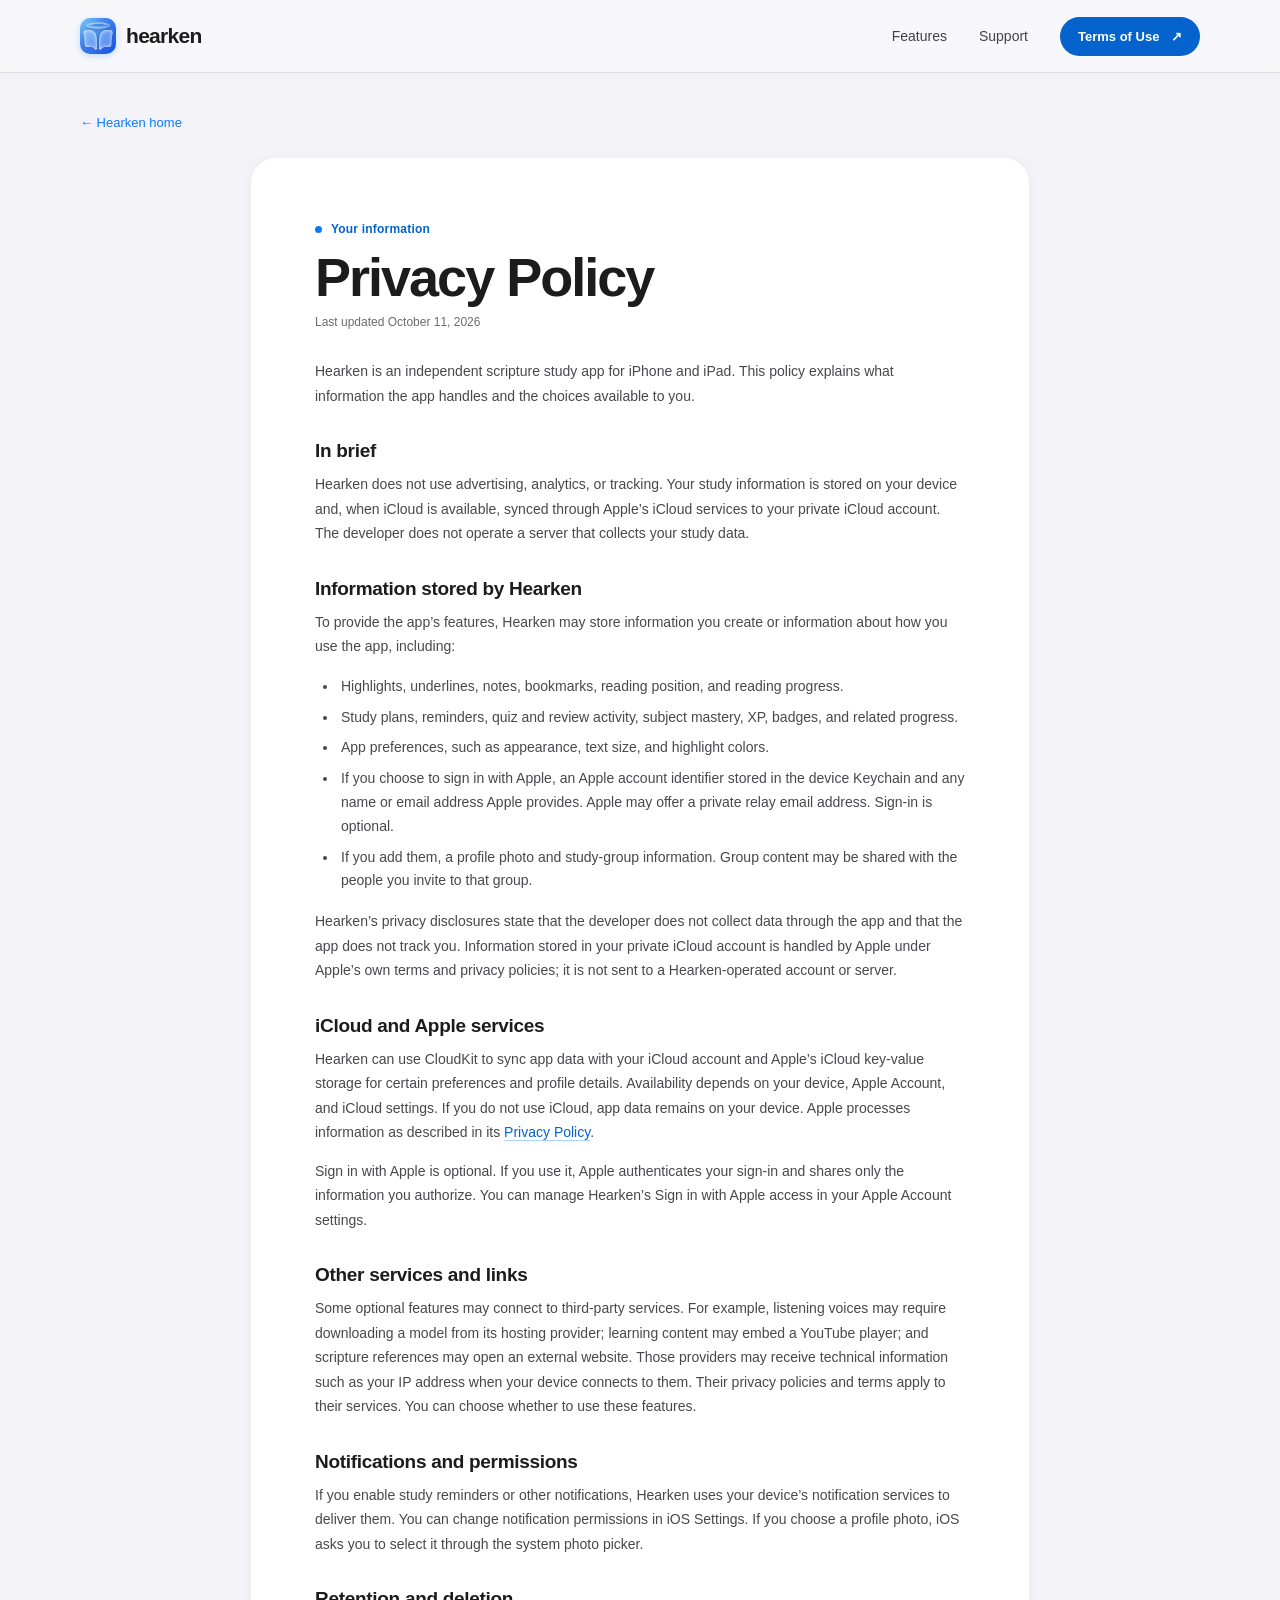
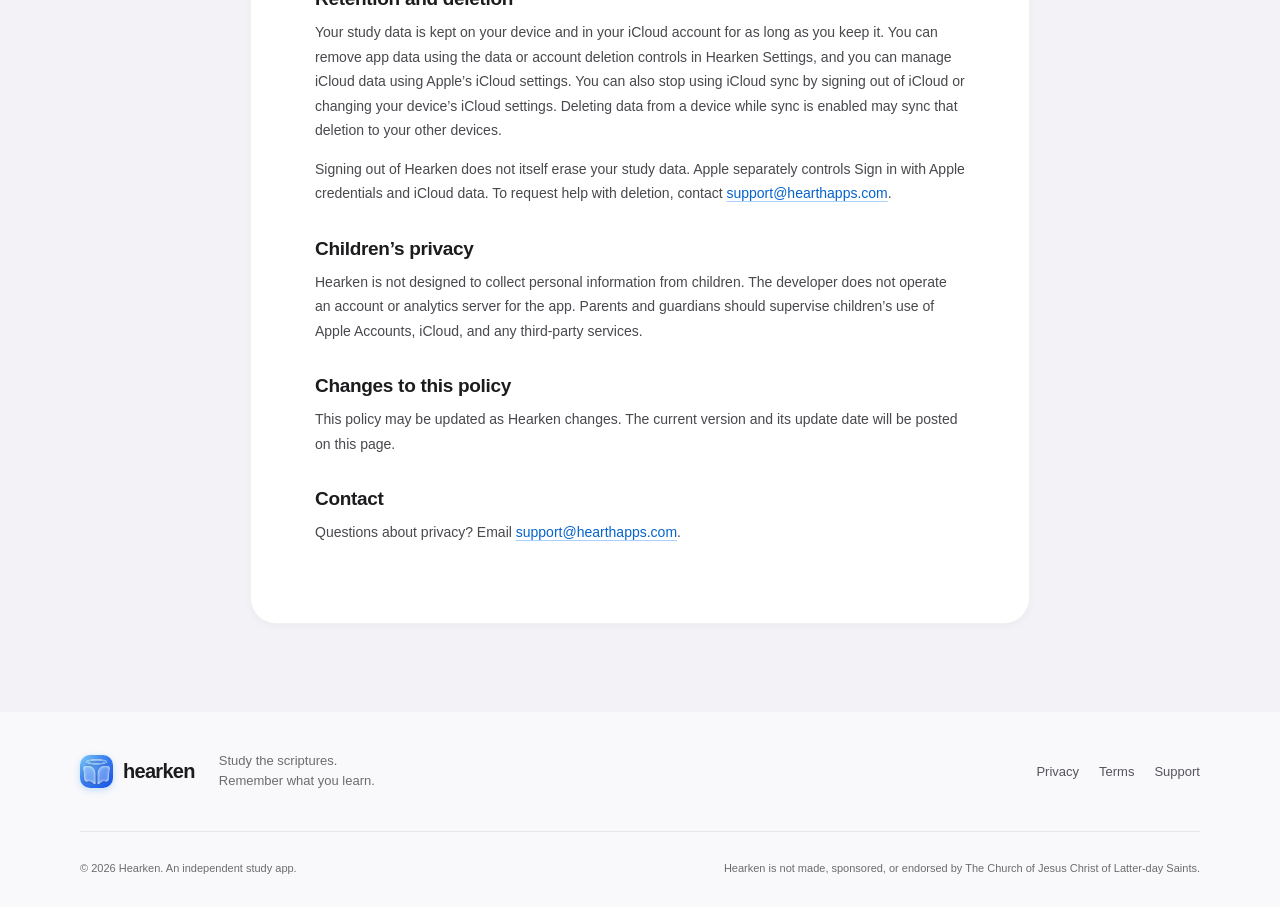
==== commit bdda20d5: "Update AppConfig settings and AppDelegate async handling. - Add API key and disclaimer. - Fix async " ====
--- a/website/privacy.html
+++ b/website/privacy.html
@@ -58,7 +58,7 @@
 
         <h2>Retention and deletion</h2>
         <p>Your study data is kept on your device and in your iCloud account for as long as you keep it. You can remove app data using the data or account deletion controls in Hearken Settings, and you can manage iCloud data using Apple’s iCloud settings. You can also stop using iCloud sync by signing out of iCloud or changing your device’s iCloud settings. Deleting data from a device while sync is enabled may sync that deletion to your other devices.</p>
-        <p>Signing out of Hearken does not itself erase your study data. Apple separately controls Sign in with Apple credentials and iCloud data. To request help with deletion, contact <a href="mailto:swarren@mail.com">swarren@mail.com</a>.</p>
+        <p>Signing out of Hearken does not itself erase your study data. Apple separately controls Sign in with Apple credentials and iCloud data. To request help with deletion, contact <a href="mailto:support@hearthapps.com">support@hearthapps.com</a>.</p>
 
         <h2>Children’s privacy</h2>
         <p>Hearken is not designed to collect personal information from children. The developer does not operate an account or analytics server for the app. Parents and guardians should supervise children’s use of Apple Accounts, iCloud, and any third-party services.</p>
@@ -67,7 +67,7 @@
         <p>This policy may be updated as Hearken changes. The current version and its update date will be posted on this page.</p>
 
         <h2>Contact</h2>
-        <p>Questions about privacy? Email <a href="mailto:swarren@mail.com">swarren@mail.com</a>.</p>
+        <p>Questions about privacy? Email <a href="mailto:support@hearthapps.com">support@hearthapps.com</a>.</p>
       </article>
     </main>
     <footer class="site-footer">
--- a/website/styles.css
+++ b/website/styles.css
@@ -131,6 +131,17 @@
 .learning-preview i:nth-child(2) { background: #8fc2ff; }
 .learning-preview i:nth-child(3) { background: #d5e8ff; }
 
+.screens { display: grid; gap: 38px; }
+.screens[hidden], .screen-shot[hidden] { display: none; }
+.screens-track { --edge: max(32px, calc((100% - 1120px) / 2)); display: flex; gap: 28px; padding: 6px var(--edge) 22px; overflow-x: auto; scroll-padding-inline: var(--edge); scroll-snap-type: x mandatory; scrollbar-width: thin; }
+.screens-track:focus-visible { outline: 3px solid var(--blue-dark); outline-offset: -3px; }
+.screen-shot { flex: 0 0 236px; margin: 0; scroll-snap-align: start; }
+.screen-frame { padding: 7px; border-radius: 40px; background: #202124; box-shadow: 0 18px 40px rgba(24, 63, 112, .16), 0 4px 12px rgba(28, 28, 30, .08); }
+.screen-frame img { display: block; width: 100%; height: auto; border-radius: 33px; background: var(--grouped); }
+.screen-shot figcaption { display: grid; gap: 5px; margin-top: 18px; padding-inline: 4px; }
+.screen-shot b { color: var(--ink); font-size: 15px; font-weight: 650; letter-spacing: -.2px; }
+.screen-shot figcaption span { color: var(--secondary); font-size: 13px; line-height: 1.55; }
+
 .path-section { overflow: hidden; background: #e8f2ff; color: var(--ink); }
 .path-inner { display: grid; min-height: 545px; grid-template-columns: 1fr 1fr; align-items: center; gap: 65px; padding-block: 90px; }
 .eyebrow-light { color: var(--blue-dark); }
@@ -255,6 +266,9 @@
   .legal-document > h2 { margin-top: 27px; font-size: 18px; }
   .support-card { gap: 12px; padding: 16px; }
   .experience { gap: 30px; }
+  .screens { gap: 30px; }
+  .screens-track { --edge: 20px; gap: 20px; }
+  .screen-shot { flex-basis: 212px; }
   .section h2, .path-section h2 { font-size: 34px; letter-spacing: -1.1px; }
   .section-description { font-size: 16px; }
   .feature-grid { gap: 16px; }
